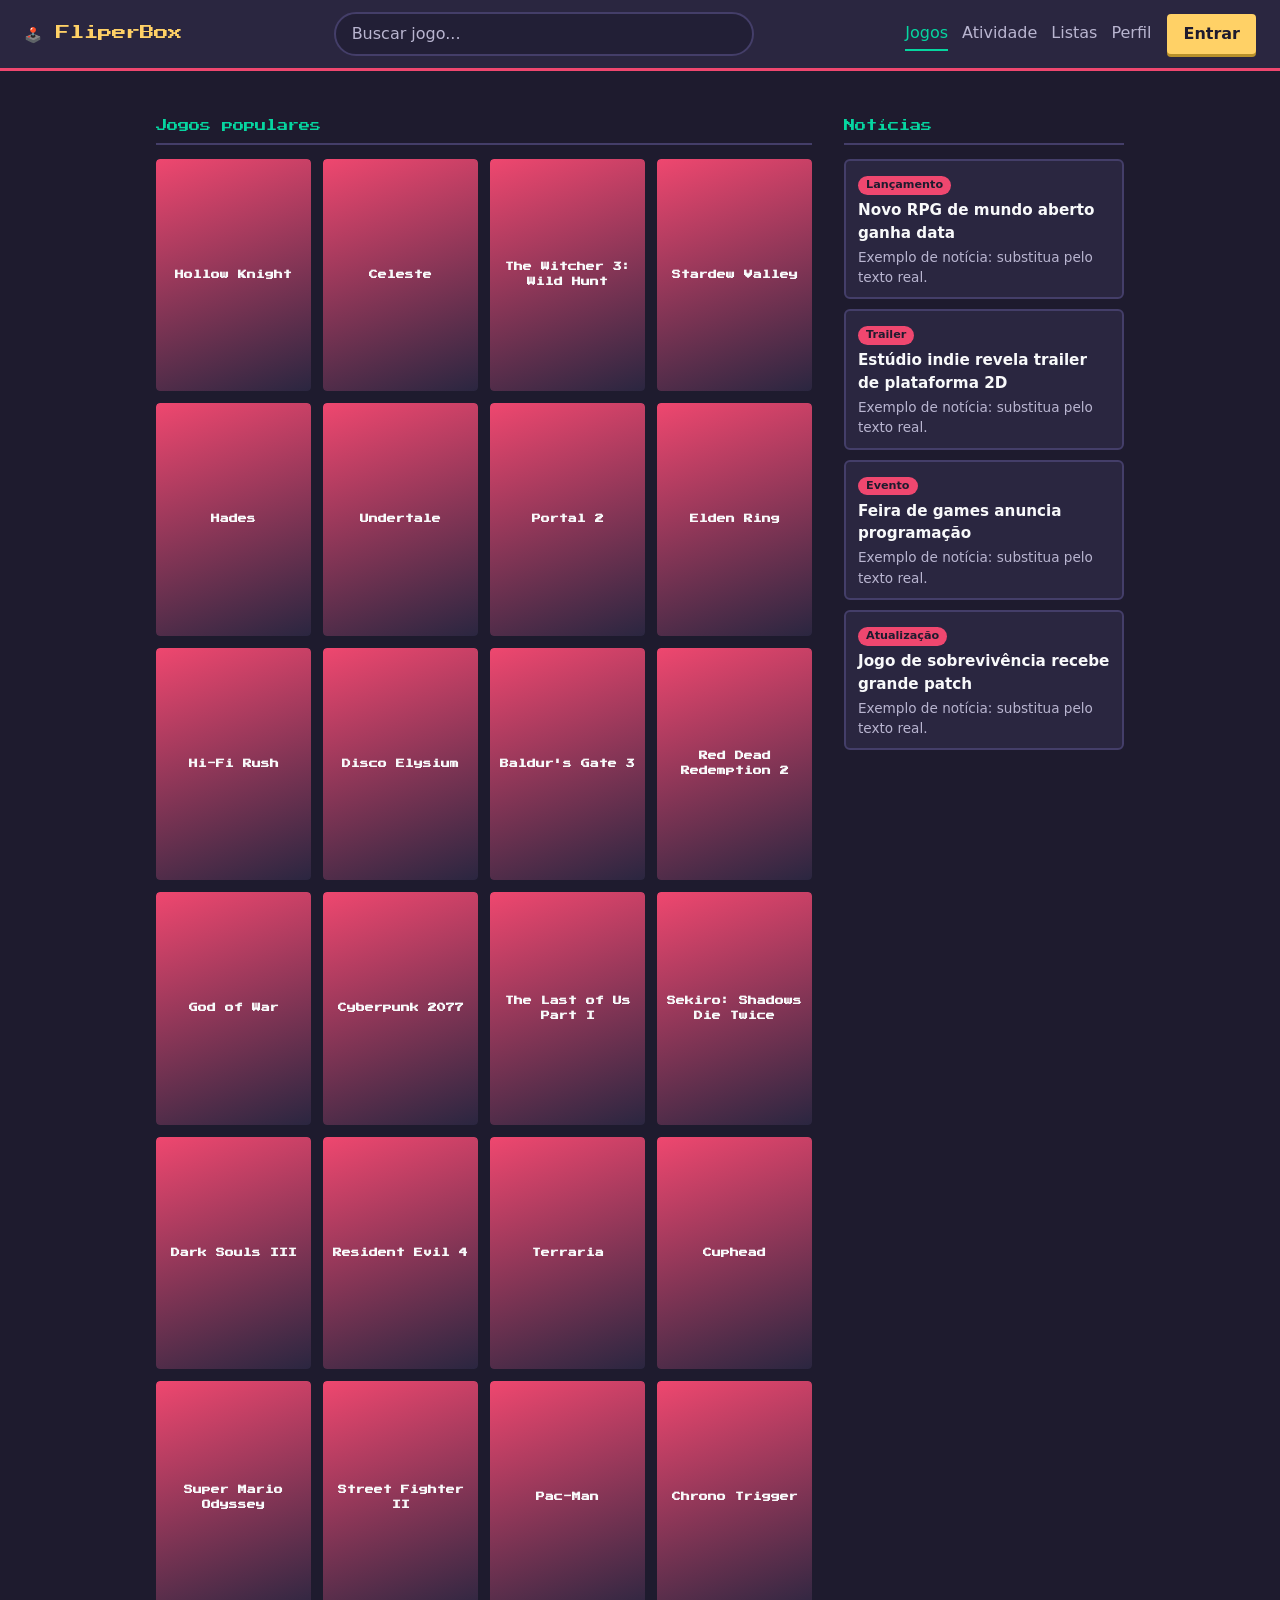
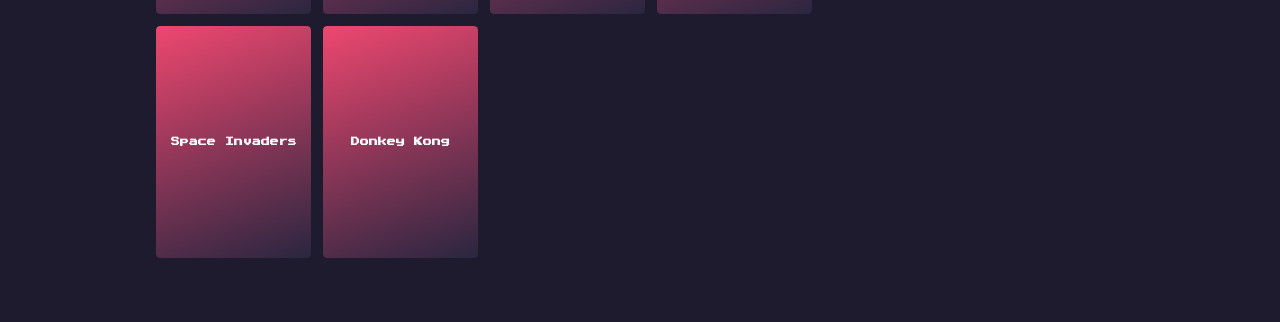
==== index.html @ 2c664571 "feat: versão inicial do FliperBox" ====
<!DOCTYPE html>
<html lang="pt-BR">
<head>
  <meta charset="UTF-8">
  <meta name="viewport" content="width=device-width, initial-scale=1">
  <title>FliperBox – Jogos</title>
  <link rel="stylesheet" href="css/style.css">
</head>
<body>
  <header id="nav"></header>

  <main class="layout">
    <section>
      <h1 class="section-title">Jogos populares</h1>
      <div id="games" class="posters"></div>
    </section>
    <aside>
      <h2 class="section-title">Notícias</h2>
      <div id="news"></div>
    </aside>
  </main>

  <dialog id="dlg">
    <form id="review-form" class="dlg-body">
      <div id="dlg-poster" class="dlg-poster"></div>
      <div>
        <button type="button" class="close" id="dlg-close" aria-label="Fechar">×</button>
        <h2 id="dlg-title"></h2>
        <p id="dlg-meta" class="muted"></p>
        <p id="dlg-synopsis"></p>

        <div class="star-pick" role="group" aria-label="Nota de 1 a 5 estrelas">
          <button type="button" data-star="1" aria-label="1 estrela">★</button>
          <button type="button" data-star="2" aria-label="2 estrelas">★</button>
          <button type="button" data-star="3" aria-label="3 estrelas">★</button>
          <button type="button" data-star="4" aria-label="4 estrelas">★</button>
          <button type="button" data-star="5" aria-label="5 estrelas">★</button>
        </div>

        <textarea id="comment" rows="4" maxlength="400" placeholder="Escreva sua review (opcional)..."></textarea>
        <p id="dlg-msg" class="msg" role="alert"></p>
        <button type="submit">Salvar Review</button>
      </div>
    </form>
  </dialog>

  <script src="js/data.js"></script>
  <script src="js/store.js"></script>
  <script src="js/ui.js"></script>
  <script src="js/index.js"></script>
</body>
</html>
---- css/style.css ----
@import url("https://fonts.googleapis.com/css2?family=Press+Start+2P&display=swap");

:root {
  --bg: #1E1B2E;       /* fundo principal */
  --panel: #2A2640;    /* containers e cards */
  --accent: #FFD166;   /* destaque, botões, ações */
  --accent-2: #EF476F; /* estrelas e badges */
  --hover: #06D6A0;    /* hover e detalhes */
  --text: #F8F9FA;
  /* tons derivados */
  --panel-2: #221F36; --line: #443E69; --muted: #B9B5D0;
  --pixel: "Press Start 2P", "Courier New", monospace;
}
* { box-sizing: border-box; }
body { margin: 0; background: var(--bg); color: var(--text); font-family: "Segoe UI", system-ui, sans-serif; line-height: 1.5; }
a { color: var(--hover); }
.muted { color: var(--muted); }

/* Cabeçalho: logo | busca | links + usuário */
.topbar { display: flex; align-items: center; gap: 18px; padding: 12px 24px; background: var(--panel); border-bottom: 3px solid var(--accent-2); }
.logo { font-family: var(--pixel); font-size: .9rem; color: var(--accent); text-decoration: none; white-space: nowrap; }
.search { flex: 1; max-width: 420px; margin: 0 auto; }
.search input { border-radius: 999px; padding: 8px 16px; }
.right { display: flex; align-items: center; gap: 16px; }
.right nav { display: flex; gap: 14px; }
.right nav a { color: var(--muted); text-decoration: none; padding: 4px 0; border-bottom: 2px solid transparent; }
.right nav a:hover { color: var(--hover); }
.right nav a.active { color: var(--hover); border-bottom-color: var(--hover); }
.me { display: flex; align-items: center; gap: 8px; max-width: 200px; }
.email { overflow: hidden; text-overflow: ellipsis; white-space: nowrap; font-size: .9rem; }
.avatar { width: 32px; height: 32px; border-radius: 50%; background: var(--panel-2); border: 2px solid var(--hover); color: var(--hover); display: grid; place-items: center; flex-shrink: 0; }

/* Layout */
main { max-width: 1000px; margin: 0 auto; padding: 20px 16px 64px; }
main.narrow { max-width: 420px; }
main.wide { max-width: 800px; }
.layout { display: grid; grid-template-columns: 1fr 280px; gap: 32px; }
.section-title { font-family: var(--pixel); font-size: .7rem; line-height: 1.6; color: var(--hover); border-bottom: 2px solid var(--line); padding-bottom: 8px; margin: 26px 0 14px; font-weight: 400; }

/* Pôsteres 2:3 */
.posters { display: grid; grid-template-columns: repeat(auto-fill, minmax(130px, 1fr)); gap: 12px; }
.posters.four { grid-template-columns: repeat(4, 1fr); max-width: 560px; }
.posters.small { grid-template-columns: repeat(auto-fill, minmax(90px, 1fr)); margin-top: 12px; }
.posters .empty { grid-column: 1 / -1; }
.poster { display: block; width: 100%; aspect-ratio: 2 / 3; object-fit: cover; border-radius: 4px; background: var(--panel-2); }
.poster.fallback { display: grid; place-items: center; padding: 8px; text-align: center; font-family: var(--pixel); font-size: .55rem; line-height: 1.7; color: var(--text); background: linear-gradient(160deg, var(--accent-2), var(--panel)); }
.poster-btn { padding: 0; border: 0; background: none; border-radius: 4px; overflow: hidden; cursor: pointer; box-shadow: 0 0 0 2px transparent; transition: box-shadow .2s; }
.poster-btn .poster { transition: transform .3s ease; }
.poster-btn:hover, .poster-btn:focus-visible { background: none; box-shadow: 0 0 0 2px var(--hover); }
.poster-btn:hover .poster, .poster-btn:focus-visible .poster { transform: scale(1.07); }
.poster-btn.selected { box-shadow: 0 0 0 3px var(--accent); }
.slot-empty { aspect-ratio: 2 / 3; border: 2px dashed var(--line); border-radius: 4px; display: grid; place-items: center; color: var(--muted); }

/* Feed, notícias, listas (cards) */
.feed-item, .news-card, .list-card { background: var(--panel); border: 2px solid var(--line); border-radius: 6px; }
.feed-item { display: flex; gap: 14px; padding: 12px; margin-bottom: 12px; }
.feed-item .poster { width: 72px; flex-shrink: 0; }
.feed-item h3 { margin: 0; font-size: 1.05rem; }
.feed-item .who { margin: 2px 0; color: var(--muted); font-size: .85rem; }
.feed-item .stars { margin: 2px 0; letter-spacing: 2px; color: var(--accent-2); }
.feed-item .text { margin: 6px 0; }
.badge { display: inline-block; background: var(--accent-2); color: var(--bg); font-size: .7rem; font-weight: 700; padding: 1px 8px; border-radius: 999px; }
.empty { color: var(--muted); }
.tabs { display: flex; gap: 8px; margin-bottom: 14px; }
.tabs button { background: none; border: 2px solid var(--line); color: var(--text); box-shadow: none; padding: 4px 14px; }
.tabs button:hover { background: none; border-color: var(--hover); box-shadow: none; }
.tabs button.active { border-color: var(--hover); color: var(--hover); }

.news-card { padding: 10px 12px; margin-bottom: 10px; }
.news-card h3 { margin: 4px 0 2px; font-size: .95rem; }
.news-card p { margin: 0; color: var(--muted); font-size: .85rem; }

.lists-grid { display: grid; grid-template-columns: repeat(auto-fill, minmax(250px, 1fr)); gap: 14px; margin-top: 16px; }
.list-card { padding: 14px; }
.list-card h3 { margin: 10px 0 0; font-size: 1.05rem; }
.list-card p { margin: 0 0 8px; }
.mosaic { display: flex; padding: 4px 0; }
.mosaic span { position: relative; width: 70px; margin-left: -20px; border-radius: 4px; box-shadow: 0 0 0 2px var(--panel), 4px 0 10px rgba(0, 0, 0, .4); }
.mosaic span:first-child { margin-left: 0; }
.slot-empty.mini { width: 70px; font-size: .75rem; }
.list-games { list-style: none; padding: 0; margin: 10px 0; font-size: .9rem; }
.list-games li { display: flex; justify-content: space-between; gap: 8px; padding: 3px 0; border-bottom: 1px solid var(--line); }

/* Modal */
dialog { background: var(--panel); color: var(--text); border: 2px solid var(--accent); border-radius: 8px; padding: 0; width: min(640px, 94vw); }
dialog::backdrop { background: rgba(12, 10, 22, .85); }
.dlg-body { display: grid; grid-template-columns: 170px 1fr; gap: 20px; padding: 22px; position: relative; }
.dlg-body h2 { margin: 0 24px 0 0; }
.close { position: absolute; top: 8px; right: 12px; font-size: 1.6rem; color: var(--muted); padding: 0; background: none; box-shadow: none; }
.close:hover { background: none; color: var(--hover); box-shadow: none; }
.star-pick { display: flex; gap: 4px; margin: 12px 0; }
.star-pick button { background: none; box-shadow: none; font-size: 2rem; padding: 0 2px; color: var(--line); line-height: 1; }
.star-pick button:hover { background: none; box-shadow: none; color: var(--hover); }
.star-pick button.on { color: var(--accent-2); }
.msg { min-height: 1.3em; color: var(--accent); margin: 6px 0; }

/* Botões e formulários */
button, .btn { display: inline-block; background: var(--accent); color: var(--bg); border: 0; border-radius: 4px; padding: 8px 16px; cursor: pointer; font: inherit; font-weight: 700; text-decoration: none; box-shadow: 0 3px 0 #b8902a; }
button:hover, .btn:hover { background: var(--hover); box-shadow: 0 3px 0 #04926f; }
button.ghost { background: transparent; color: var(--text); border: 2px solid var(--line); box-shadow: none; }
button.ghost:hover { background: transparent; border-color: var(--hover); box-shadow: none; }
button.link-danger { background: none; color: var(--hover); padding: 0; font-weight: 400; font-size: .85rem; text-decoration: underline; box-shadow: none; }
button.link-danger:hover { background: none; box-shadow: none; color: var(--accent-2); }
input, select, textarea { width: 100%; padding: 8px; background: var(--panel-2); color: var(--text); border: 2px solid var(--line); border-radius: 4px; font: inherit; }
input::placeholder, textarea::placeholder { color: var(--muted); }
input:focus, select:focus, textarea:focus { border-color: var(--hover); outline: none; }
label { display: block; margin-bottom: 12px; }
.row { display: flex; gap: 8px; align-items: center; }
button:focus-visible, summary:focus-visible, a:focus-visible { outline: 2px solid var(--hover); outline-offset: 2px; }
details { margin-top: 12px; }
summary { cursor: pointer; color: var(--muted); }

@media (max-width: 900px) {
  .topbar { flex-wrap: wrap; padding: 10px 16px; }
  .search { order: 3; flex-basis: 100%; max-width: none; margin: 0; }
  .right { margin-left: auto; }
}
@media (max-width: 760px) {
  .layout, .dlg-body { grid-template-columns: 1fr; }
  .dlg-poster { max-width: 140px; }
  .posters.four { grid-template-columns: repeat(2, 1fr); }
}
@media (max-width: 600px) { .email { display: none; } }
@media (prefers-reduced-motion: reduce) { .poster-btn .poster { transition: none; } }
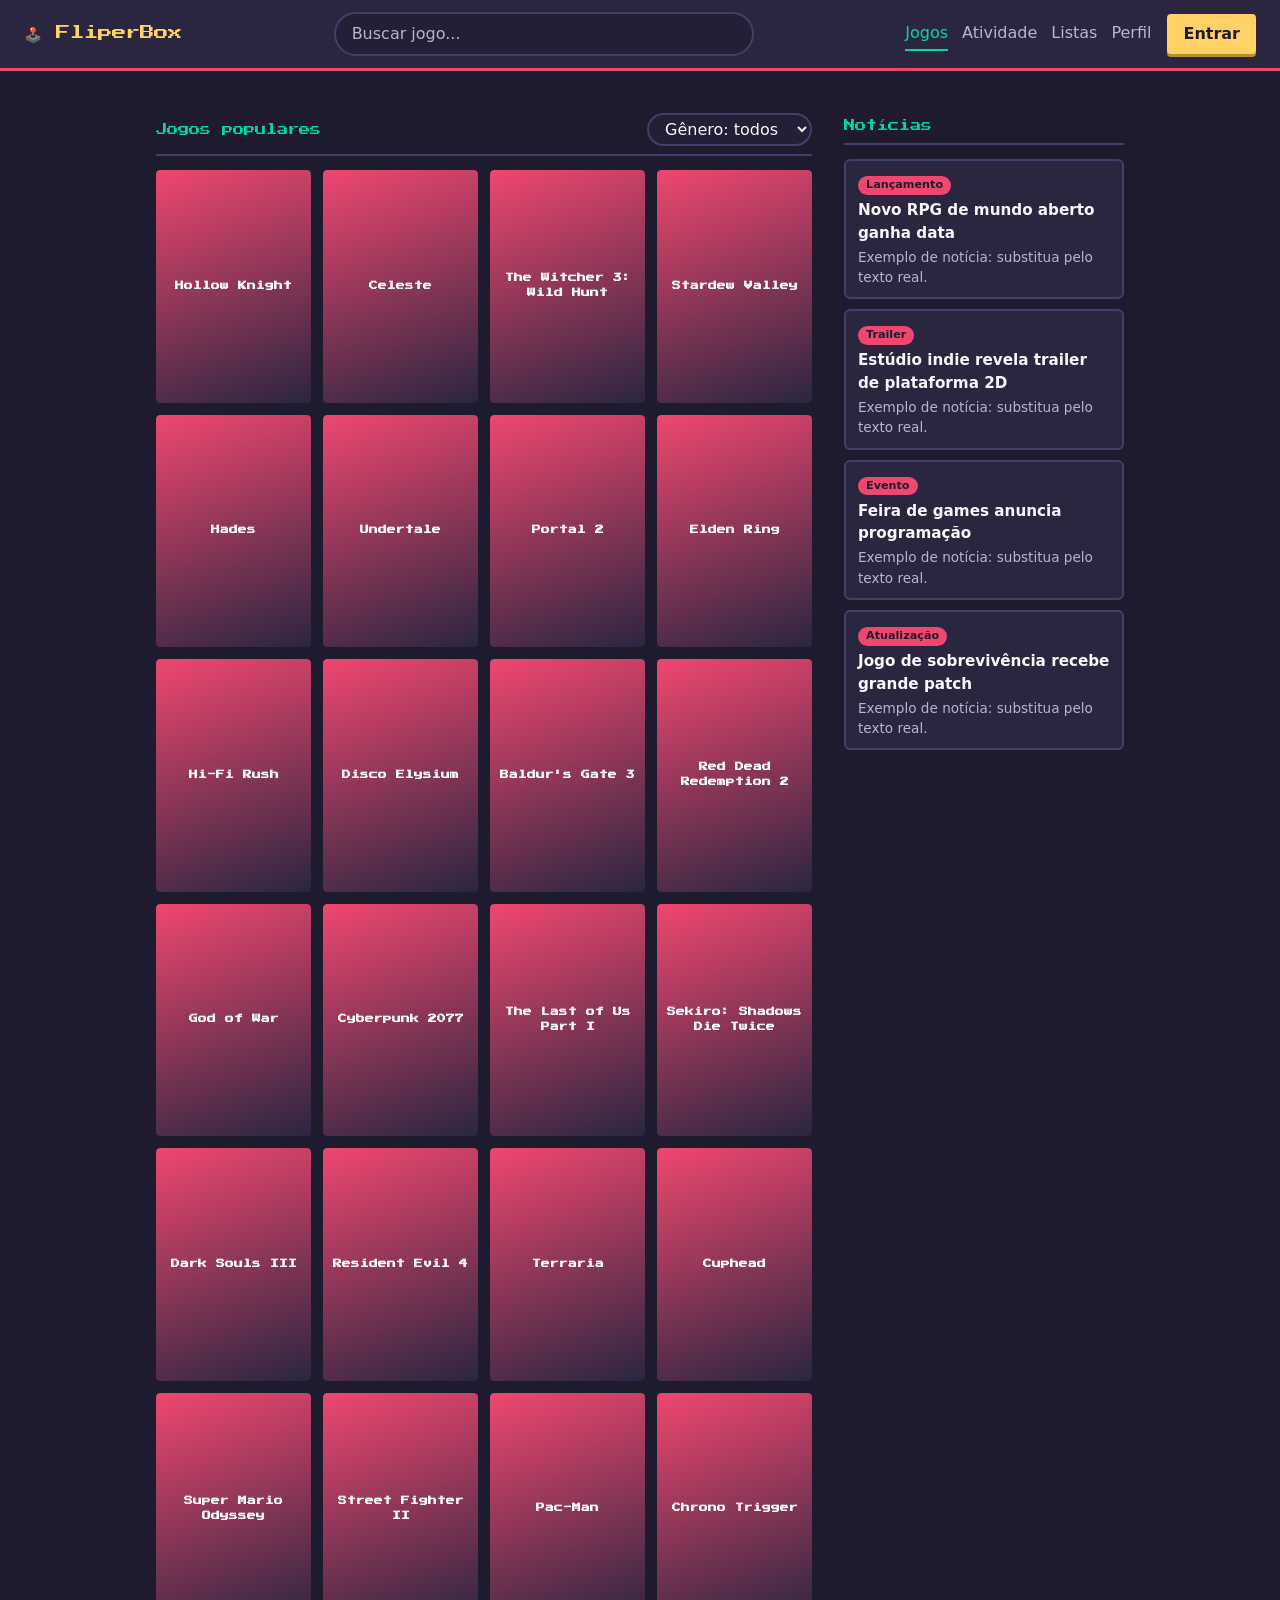
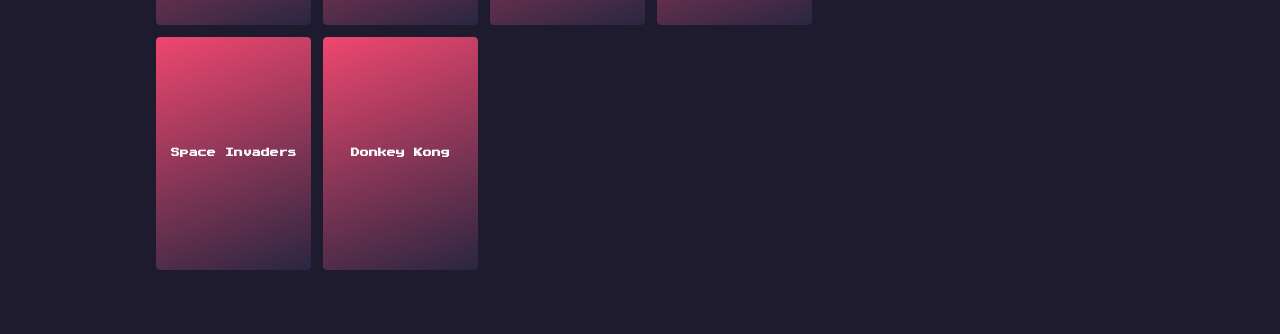
==== commit aed30d7d: "ENGENHARIA-1: filtro compacto, perfil estilo Letterboxd e rede social" ====
--- a/index.html
+++ b/index.html
@@ -11,7 +11,12 @@
 
   <main class="layout">
     <section>
-      <h1 class="section-title">Jogos populares</h1>
+      <!-- Barra compacta: título | pílulas dos filtros ativos | seletor de gênero -->
+      <div class="catalog-head">
+        <h1 class="section-title">Jogos populares</h1>
+        <div id="pills" class="pills"></div>
+        <select id="genre" aria-label="Filtrar por gênero"></select>
+      </div>
       <div id="games" class="posters"></div>
     </section>
     <aside>
@@ -20,6 +25,7 @@
     </aside>
   </main>
 
+  <!-- Modal do jogo -->
   <dialog id="dlg">
     <form id="review-form" class="dlg-body">
       <div id="dlg-poster" class="dlg-poster"></div>
@@ -39,13 +45,17 @@
 
         <textarea id="comment" rows="4" maxlength="400" placeholder="Escreva sua review (opcional)..."></textarea>
         <p id="dlg-msg" class="msg" role="alert"></p>
-        <button type="submit">Salvar Review</button>
+        <div class="row">
+          <button type="submit">Salvar Review</button>
+          <button type="button" class="ghost" id="dlg-watch">+ Watchlist</button>
+        </div>
       </div>
     </form>
   </dialog>
 
   <script src="js/data.js"></script>
   <script src="js/store.js"></script>
+  <script src="js/watchlist.js"></script>
   <script src="js/ui.js"></script>
   <script src="js/index.js"></script>
 </body>
--- a/css/style.css
+++ b/css/style.css
@@ -1,13 +1,12 @@
 @import url("https://fonts.googleapis.com/css2?family=Press+Start+2P&display=swap");
 
 :root {
-  --bg: #1E1B2E;       /* fundo principal */
-  --panel: #2A2640;    /* containers e cards */
-  --accent: #FFD166;   /* destaque, botões, ações */
-  --accent-2: #EF476F; /* estrelas e badges */
-  --hover: #06D6A0;    /* hover e detalhes */
+  --bg: #1E1B2E;
+  --panel: #2A2640;
+  --accent: #FFD166;
+  --accent-2: #EF476F; 
+  --hover: #06D6A0;    
   --text: #F8F9FA;
-  /* tons derivados */
   --panel-2: #221F36; --line: #443E69; --muted: #B9B5D0;
   --pixel: "Press Start 2P", "Courier New", monospace;
 }
@@ -16,7 +15,6 @@
 a { color: var(--hover); }
 .muted { color: var(--muted); }
 
-/* Cabeçalho: logo | busca | links + usuário */
 .topbar { display: flex; align-items: center; gap: 18px; padding: 12px 24px; background: var(--panel); border-bottom: 3px solid var(--accent-2); }
 .logo { font-family: var(--pixel); font-size: .9rem; color: var(--accent); text-decoration: none; white-space: nowrap; }
 .search { flex: 1; max-width: 420px; margin: 0 auto; }
@@ -28,16 +26,28 @@
 .right nav a.active { color: var(--hover); border-bottom-color: var(--hover); }
 .me { display: flex; align-items: center; gap: 8px; max-width: 200px; }
 .email { overflow: hidden; text-overflow: ellipsis; white-space: nowrap; font-size: .9rem; }
-.avatar { width: 32px; height: 32px; border-radius: 50%; background: var(--panel-2); border: 2px solid var(--hover); color: var(--hover); display: grid; place-items: center; flex-shrink: 0; }
 
-/* Layout */
+.avatar { width: 32px; height: 32px; border-radius: 50%; background: var(--panel-2); border: 2px solid var(--hover); color: var(--hover); display: grid; place-items: center; flex-shrink: 0; overflow: hidden; text-decoration: none; }
+.avatar img { width: 100%; height: 100%; border-radius: 50%; object-fit: cover; }
+.avatar.sm { width: 22px; height: 22px; font-size: .8rem; border-width: 1px; display: inline-grid; vertical-align: middle; }
+.avatar.big { width: 96px; height: 96px; font-size: 3rem; }
+.avatar.huge { width: 110px; height: 110px; font-size: 3.4rem; }
+
 main { max-width: 1000px; margin: 0 auto; padding: 20px 16px 64px; }
 main.narrow { max-width: 420px; }
 main.wide { max-width: 800px; }
 .layout { display: grid; grid-template-columns: 1fr 280px; gap: 32px; }
 .section-title { font-family: var(--pixel); font-size: .7rem; line-height: 1.6; color: var(--hover); border-bottom: 2px solid var(--line); padding-bottom: 8px; margin: 26px 0 14px; font-weight: 400; }
+.empty { color: var(--muted); }
+.count { float: right; color: var(--text); }
 
-/* Pôsteres 2:3 */
+.catalog-head { display: flex; align-items: center; gap: 10px; flex-wrap: wrap; margin: 22px 0 14px; padding-bottom: 8px; border-bottom: 2px solid var(--line); }
+.catalog-head .section-title { margin: 0 auto 0 0; padding: 0; border: 0; }
+.catalog-head select { width: auto; padding: 4px 12px; border-radius: 999px; }
+.pills { display: flex; gap: 6px; flex-wrap: wrap; }
+.pill { background: var(--accent); color: var(--bg); border-radius: 999px; padding: 2px 12px; font-size: .85rem; box-shadow: none; }
+.pill:hover { background: var(--hover); box-shadow: none; }
+
 .posters { display: grid; grid-template-columns: repeat(auto-fill, minmax(130px, 1fr)); gap: 12px; }
 .posters.four { grid-template-columns: repeat(4, 1fr); max-width: 560px; }
 .posters.small { grid-template-columns: repeat(auto-fill, minmax(90px, 1fr)); margin-top: 12px; }
@@ -50,17 +60,25 @@
 .poster-btn:hover .poster, .poster-btn:focus-visible .poster { transform: scale(1.07); }
 .poster-btn.selected { box-shadow: 0 0 0 3px var(--accent); }
 .slot-empty { aspect-ratio: 2 / 3; border: 2px dashed var(--line); border-radius: 4px; display: grid; place-items: center; color: var(--muted); }
+.st { display: block; color: var(--accent-2); font-size: .75rem; letter-spacing: 1px; text-align: center; }
 
-/* Feed, notícias, listas (cards) */
 .feed-item, .news-card, .list-card { background: var(--panel); border: 2px solid var(--line); border-radius: 6px; }
 .feed-item { display: flex; gap: 14px; padding: 12px; margin-bottom: 12px; }
-.feed-item .poster { width: 72px; flex-shrink: 0; }
+.feed-item .poster { width: 72px; flex-shrink: 0; align-self: flex-start; }
 .feed-item h3 { margin: 0; font-size: 1.05rem; }
 .feed-item .who { margin: 2px 0; color: var(--muted); font-size: .85rem; }
 .feed-item .stars { margin: 2px 0; letter-spacing: 2px; color: var(--accent-2); }
 .feed-item .text { margin: 6px 0; }
+.grow { flex: 1; min-width: 0; }
 .badge { display: inline-block; background: var(--accent-2); color: var(--bg); font-size: .7rem; font-weight: 700; padding: 1px 8px; border-radius: 999px; }
-.empty { color: var(--muted); }
+.actions { display: flex; gap: 10px; align-items: center; margin-top: 6px; }
+.act { background: none; border: 2px solid var(--line); color: var(--text); box-shadow: none; padding: 2px 10px; border-radius: 999px; font-weight: 400; }
+.act:hover { background: none; border-color: var(--hover); box-shadow: none; }
+.act.on { border-color: var(--accent-2); }
+.comments { margin-top: 8px; border-top: 1px solid var(--line); padding-top: 8px; font-size: .9rem; }
+.comments p { margin: 4px 0; }
+.comment-form { display: flex; gap: 8px; margin-top: 8px; }
+
 .tabs { display: flex; gap: 8px; margin-bottom: 14px; }
 .tabs button { background: none; border: 2px solid var(--line); color: var(--text); box-shadow: none; padding: 4px 14px; }
 .tabs button:hover { background: none; border-color: var(--hover); box-shadow: none; }
@@ -69,6 +87,11 @@
 .news-card { padding: 10px 12px; margin-bottom: 10px; }
 .news-card h3 { margin: 4px 0 2px; font-size: .95rem; }
 .news-card p { margin: 0; color: var(--muted); font-size: .85rem; }
+
+.person { display: flex; align-items: center; gap: 10px; background: var(--panel); border: 2px solid var(--line); border-radius: 6px; padding: 8px 10px; margin-bottom: 10px; }
+.person div { flex: 1; min-width: 0; }
+.person small { display: block; }
+.person button { padding: 4px 12px; }
 
 .lists-grid { display: grid; grid-template-columns: repeat(auto-fill, minmax(250px, 1fr)); gap: 14px; margin-top: 16px; }
 .list-card { padding: 14px; }
@@ -81,11 +104,56 @@
 .list-games { list-style: none; padding: 0; margin: 10px 0; font-size: .9rem; }
 .list-games li { display: flex; justify-content: space-between; gap: 8px; padding: 3px 0; border-bottom: 1px solid var(--line); }
 
-/* Modal */
+.p-head { display: flex; gap: 20px; align-items: flex-start; flex-wrap: wrap; margin-top: 16px; }
+.avatar-wrap { position: relative; }
+.avatar-edit { position: absolute; right: -2px; bottom: -2px; width: 30px; height: 30px; border-radius: 50%; padding: 0; font-size: .9rem; box-shadow: none; border: 2px solid var(--bg); }
+.p-info { flex: 1; min-width: 200px; }
+.p-info h1 { margin: 0; font-size: 1.6rem; display: flex; align-items: center; gap: 12px; flex-wrap: wrap; }
+.p-info p { margin: 6px 0; }
+button.small { padding: 3px 10px; font-size: .7rem; letter-spacing: .08em; }
+.p-counters { display: flex; list-style: none; padding: 0; margin: 0 0 0 auto; }
+.p-counters li { display: flex; flex-direction: column; align-items: center; padding: 0 16px; border-left: 1px solid var(--line); }
+.p-counters li:first-child { border-left: 0; }
+.p-counters strong { font-size: 1.5rem; color: var(--accent); }
+.p-counters span { font-size: .65rem; letter-spacing: .1em; color: var(--muted); }
+.counters { display: flex; gap: 18px; list-style: none; padding: 0; margin: 8px 0 0; }
+.counters strong { color: var(--accent); }
+.profile-head { display: flex; gap: 20px; align-items: center; flex-wrap: wrap; margin-top: 20px; }
+.profile-head h1 { margin: 0; }
+
+.subtabs { display: flex; gap: 22px; overflow-x: auto; border-bottom: 2px solid var(--line); margin-top: 18px; }
+.subtabs button { background: none; box-shadow: none; color: var(--muted); border-radius: 0; padding: 10px 0; font-weight: 600; border-bottom: 3px solid transparent; margin-bottom: -2px; white-space: nowrap; }
+.subtabs button:hover { background: none; box-shadow: none; color: var(--hover); }
+.subtabs button.active { color: var(--hover); border-bottom-color: var(--hover); }
+.p-layout { display: grid; grid-template-columns: 1fr 240px; gap: 32px; }
+
+.ratings { background: var(--panel); border: 2px solid var(--line); border-radius: 6px; padding: 14px; max-width: 420px; }
+.ratings-head { display: flex; justify-content: space-between; align-items: baseline; margin-bottom: 10px; color: var(--muted); font-size: .85rem; }
+.avg strong { font-size: 1.6rem; color: var(--accent); margin-right: 6px; }
+.hist { display: flex; gap: 8px; height: 140px; }
+.bar { flex: 1; display: flex; flex-direction: column; align-items: center; height: 100%; }
+.bar span { font-size: .8rem; }
+.bar small { color: var(--muted); }
+.col { flex: 1; width: 100%; display: flex; align-items: flex-end; }
+.col i { width: 100%; min-height: 2px; background: var(--accent-2); border-radius: 3px 3px 0 0; transition: height .4s; }
+
+.recent { display: flex; gap: 10px; overflow-x: auto; padding-bottom: 6px; }
+.mini { width: 96px; flex-shrink: 0; }
+.table-wrap { overflow-x: auto; }
+.diary { width: 100%; border-collapse: collapse; }
+.diary th { font-size: .7rem; letter-spacing: .1em; color: var(--muted); text-align: left; border-bottom: 2px solid var(--line); padding: 6px; }
+.diary td { padding: 8px 6px; border-bottom: 1px solid var(--line); vertical-align: middle; }
+.diary .poster { width: 40px; }
+.d-game { display: flex; align-items: center; gap: 10px; }
+.diary .st { display: inline; font-size: .9rem; }
+.side-grid { display: grid; grid-template-columns: repeat(3, 1fr); gap: 6px; }
+
 dialog { background: var(--panel); color: var(--text); border: 2px solid var(--accent); border-radius: 8px; padding: 0; width: min(640px, 94vw); }
 dialog::backdrop { background: rgba(12, 10, 22, .85); }
 .dlg-body { display: grid; grid-template-columns: 170px 1fr; gap: 20px; padding: 22px; position: relative; }
 .dlg-body h2 { margin: 0 24px 0 0; }
+.edit-body { padding: 22px; position: relative; }
+.edit-body h2 { margin: 0 24px 12px 0; }
 .close { position: absolute; top: 8px; right: 12px; font-size: 1.6rem; color: var(--muted); padding: 0; background: none; box-shadow: none; }
 .close:hover { background: none; color: var(--hover); box-shadow: none; }
 .star-pick { display: flex; gap: 4px; margin: 12px 0; }
@@ -93,8 +161,10 @@
 .star-pick button:hover { background: none; box-shadow: none; color: var(--hover); }
 .star-pick button.on { color: var(--accent-2); }
 .msg { min-height: 1.3em; color: var(--accent); margin: 6px 0; }
+.presets { display: flex; flex-wrap: wrap; gap: 8px; margin: 10px 0; }
+.presets button { font-size: 1.4rem; padding: 4px 10px; }
+.presets button.selected { border-color: var(--accent); }
 
-/* Botões e formulários */
 button, .btn { display: inline-block; background: var(--accent); color: var(--bg); border: 0; border-radius: 4px; padding: 8px 16px; cursor: pointer; font: inherit; font-weight: 700; text-decoration: none; box-shadow: 0 3px 0 #b8902a; }
 button:hover, .btn:hover { background: var(--hover); box-shadow: 0 3px 0 #04926f; }
 button.ghost { background: transparent; color: var(--text); border: 2px solid var(--line); box-shadow: none; }
@@ -116,9 +186,11 @@
   .right { margin-left: auto; }
 }
 @media (max-width: 760px) {
-  .layout, .dlg-body { grid-template-columns: 1fr; }
+  .layout, .dlg-body, .p-layout { grid-template-columns: 1fr; }
   .dlg-poster { max-width: 140px; }
   .posters.four { grid-template-columns: repeat(2, 1fr); }
+  .p-counters { margin-left: 0; width: 100%; }
+  .p-counters li:first-child { padding-left: 0; }
 }
 @media (max-width: 600px) { .email { display: none; } }
-@media (prefers-reduced-motion: reduce) { .poster-btn .poster { transition: none; } }+@media (prefers-reduced-motion: reduce) { .poster-btn .poster, .col i { transition: none; } }
